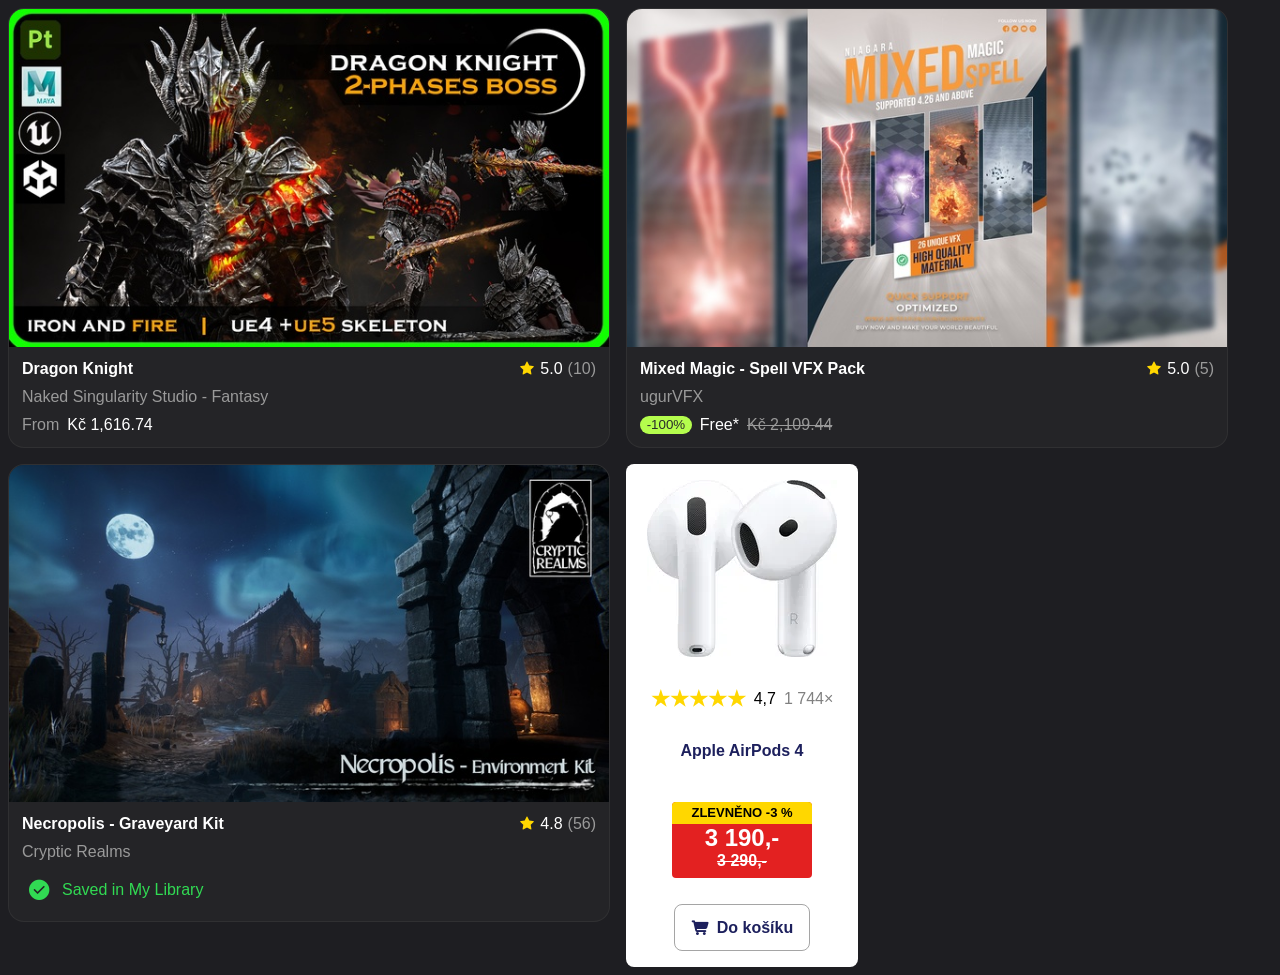
==== index.html @ fe651502 "lopata" ====
<!DOCTYPE html>
<html lang="en">
<head>
    <meta charset="UTF-8">
    <meta name="viewport" content="width=device-width, initial-scale=1.0">
    <title>Karty</title>
    <link rel="stylesheet" href="./css/main.css">
</head>
<body>
    <div class="layout">
        <div class="fitContent">
            <a href="#">
                <div class="dragonKnight">
                    <div class="relativeImage">
                        <img src="./images/material/dragon knight.jpg" class="knightImage" alt="Dragon Knight Pack">
                        <div class="numbers list1">
                            <div class="type item5">3D</div>
                            <div class="stick"></div>
                            <div class="circle icons item2">&#xf145</div>
                            <div class="circle icons item2">&#xf146</div>
                            <div class="circle item3">+2</div>
                        </div>
                        <div class="numbers list2">
                            <div class="circle icons item4">&#xf1e4</div>
                            <div class="circle icons item4">&#xf4ac</div>
                        </div>
                    </div>
                    <div class="knightText">
                        <div class="deleteMargin">
                            <p class=""><strong class="deleteMargin">Dragon Knight</strong></p>
                            <div class="knightStars">
                                <p class="knightStar deleteMargin icons">&#xf194</p>
                                <p class="deleteMargin">5.0</p>
                                <p class="lessVisible2 deleteMargin">(10)</p>
                            </div>
                        </div>
                        <p class="lessVisible2">Naked Singularity Studio - Fantasy</p>
                        <div class="knightPrice">
                            <p class="lessVisible2 deleteMargin">From</p>
                            <p class="deleteMargin">Kč&nbsp;1,616.74</p>
                        </div>
                    </div>
                </div>
            </a>
        </div>
        <div class="fitContent">
            <a href="#">
                <div class="dragonKnight">
                    <div class="relativeImage">
                        <img src="./images/material/stáhnout.jfif" class="knightImage" alt="Dragon Knight Pack">
                        <div class="numbers list1">
                            <div class="type item5">VFX</div>
                            <div class="stick"></div>
                            <div class="circle icons item2">&#xf145</div>
                        </div>
                        <div class="numbers list2">
                            <div class="circle icons item4">&#xf1e4</div>
                            <div class="circle icons item4">&#xf4ac</div>
                        </div>
                    </div>
                    <div class="knightText">
                        <div class="deleteMargin">
                            <p class=""><strong class="deleteMargin">Mixed Magic - Spell VFX Pack</strong></p>
                            <div class="knightStars">
                                <p class="knightStar deleteMargin icons">&#xf194</p>
                                <p class="deleteMargin">5.0</p>
                                <p class="lessVisible2 deleteMargin">(5)</p>
                            </div>
                        </div>
                        <p class="lessVisible2">ugurVFX</p>
                        <div class="knightPrice">
                            <p class="deleteMargin sale">-100%</p>
                            <p class=" deleteMargin">Free*</p>
                            <p class="lessVisible2 deleteMargin strike">Kč&nbsp;2,109.44</p>
                        </div>
                    </div>
                </div>
            </a>
        </div>
        <div class="fitContent">
            <a href="#">
                <div class="dragonKnight">
                    <div class="relativeImage">
                        <img src="./images/material/stáhnout (1).jfif" class="knightImage" alt="Dragon Knight Pack">
                        <div class="numbers list1">
                            <div class="type item5">3D</div>
                            <div class="stick"></div>
                            <div class="circle icons item2">&#xf145</div>
                            <div class="circle icons item2">&#xf146</div>
                        </div>
                    </div>
                    <div class="knightText">
                        <div class="deleteMargin">
                            <p class=""><strong class="deleteMargin">Necropolis - Graveyard Kit</strong></p>
                            <div class="knightStars">
                                <p class="knightStar deleteMargin icons">&#xf194</p>
                                <p class="deleteMargin">4.8</p>
                                <p class="lessVisible2 deleteMargin">(56)</p>
                            </div>
                        </div>
                        <p class="lessVisible2">Cryptic Realms</p>
                        <div class="knightOwned">
                            <p class="icons owned item2">&#xf468</p>
                            <p class="owned">Saved in My Library</p>
                        </div>
                    </div>
                </div>
            </a>
        </div>
        <div class="fitContent">
            <a href="">
                <div class="card">
                    <img src="./images/material/stáhnout.webp" alt="Sluchátka Apple AirPods 4">
                    <div class="numbers">
                        <p class="stars">★★★★★</p>
                        <p>4,7</p>
                        <p class="lessVisible">1&nbsp;744×</p>
                    </div>
                    <p class="name"><strong>Apple&nbsp;AirPods&nbsp;4</strong></p>
                    <div class="badge">
                        <div class="yellow">ZLEVNĚNO&nbsp;-3&nbsp;%</div>
                        <div class="priceNow">3&nbsp;190,-</div>
                        <div class="priceWas">3&nbsp;290,-</div>
                    </div>
                    <div class="inCart">
                        <p class="icons blue cart">&#xf1e8</p>
                        <p class="blue">Do&nbsp;košíku</p>
                    </div>
                </div>
            </a>
        </div>
    </div>
</body>
</html>
---- css/main.css ----
html{
    font-family: "Roboto Condensed", sans-serif;
}
body{
    background-color: var(--backgroundCardColor);
    --backgroundColor:#ffffff;
    --starColor:gold;
    --lessVisible:grey;
    --lessVisible2:rgb(154, 154, 154);
    --blue:#1d205d;
    --textColor:black;
    --textColor2:white;
    --textColor3:#29292a;
    --red:rgb(227, 33, 33);
    --borderOutline:rgba(128, 128, 128, 0.71);
    --backgroundCardColor:#1e1e22;
    --backgroundCardColor2:#dddddd;
    --backgroundCardColor3:#29292aa5;
    --borderColor:#ffffff0d;
    --saleColor:#b4fd4d;
    --ownedColor:#31da53;
}
a{
    text-decoration: none;
    color: var(--textColor);
}
.layout{
    display: flex;
    flex-wrap: wrap;
    gap: 1em;
}
.card{
    display: grid;
    gap: 10px;
    justify-items: center;
    padding: 1em;
    background-color: var(--backgroundColor);
    border-radius: .5em;
    width: 200px;
}
.fitContent{
    width: fit-content;
}
.numbers{
    display: flex;
    align-items: center;
    gap: .5em;
}
.stars{
    font-size:1.3em;
    font-weight: 1000;
    color: var(--starColor);
}
.lessVisible{
    color: var(--lessVisible);
}
.name{
    margin-top: 0;
    margin-bottom: 2em;
    color: var(--blue);
}
.yellow{
    background-color: var(--starColor);
    color: var(--textColor);
    font-weight: bold;
    font-size: small;
    padding: .25em;
    padding-left: 1.5em;
    padding-right: 1.5em;
}
.badge{
    display: grid;
    grid-template-columns: 1fr;
    gap: 0;
    background-color: var(--red);
    justify-items: center;
    border-radius: .25em;
    overflow: hidden;
    color:var(--textColor2);
    margin-bottom: 1em;
}
.priceNow{
    padding-top: .5px;
    font-weight: 900;
    font-size: x-large;
}
.priceWas{
    font-weight: 900;
    text-decoration: line-through;
    padding-bottom: .5em;
}
.icons{
    font-family: 'Icons';
}
.blue{
    color: var(--blue);
    font-weight: bold;
}
@font-face {
    font-family: "Icons";
    src: url(./fonty/d0fb46e3120322707feef85006d6f448-v1.woff2);
}
.inCart{
    display: flex;
    gap: .5em;
    border-radius: .5em;
    border: solid 1px var(--borderOutline);
    padding:.5em 1em;
    align-items: center;
}
.inCart * {
    margin-top: .25em;
    margin-bottom: .25em;
}
.cart{
    font-size: large;
}
.dragonKnight{
    max-width: 600px;
    min-width: 150px;
    color: var(--textColor2);
    overflow: hidden;
    background-color: var(--backgroundCardColor3);
    border: solid 1px var(--borderColor);
    border-radius: 1em;
}
.knightImage{
    display: block;
    width: 100%;
}
.lessVisible2{
    color: var(--lessVisible2);
}
.knightText{
    display: grid;
    position: relative;
    padding: 8px;
}
.knightText *{
    margin: 5px;
    background-color: var();
}
.deleteMargin{
    margin:0;
}
.knightStars{
    position: absolute;
    top: 8px;
    right: 8px;
    display: flex;
    gap: 5px;
}
.knightStar{
    color: var(--starColor);
    margin-left: 10px;
}
.knightPrice{
    display: flex;
    gap: .5em;
}
.knightOwned{
    display: flex;
    align-items: center;
}
.type{
    display: flex;
    backdrop-filter: blur(5px);
    background-color: var(--backgroundCardColor3);
    border-radius: 1em;
    overflow: hidden;
    color: var(--textColor2);
    height: 30px;
    opacity: 0;
    justify-content: center;
    align-items: center;
}
.dragonKnight:hover .circle{
    opacity: 1;
}
.dragonKnight:hover .stick{
    opacity: 1;
}
.dragonKnight:hover .type{
    opacity: 1;
}
.circle{
    display: flex;
    backdrop-filter: blur(5px);
    background-color: var(--backgroundCardColor3);
    border-radius: 1em;
    overflow: hidden;
    color: var(--textColor2);
    width: 30px;
    height: 30px;
    opacity: 0;
    justify-content: center;
    align-items: center;
}
.item1{
    padding-left: 8px;
    padding-right: 8px;
}
.item2{
    font-size: 25px;
}
.item3{
    padding-left: 4px;
    padding-right: 4px;
}
.item4{
    width: 40px;
    height: 40px;
    font-size: 25px;
}
.item5{
    padding-left: 1em;
    padding-right: 1em;
}
.stick{
    content: "";
    background-color: var(--backgroundCardColor3);
    width: 1px;
    height: 32px;
    opacity: 0;
}
.list1{
    left: 1em;
    bottom: 1em;
    position: absolute;
}
.list2{
    right: 1em;
    top: 1em;
    position: absolute;
}
.relativeImage{
    position: relative;
}
.strike{
    text-decoration:line-through;
}
.sale{
    display: flex;
    align-items: center;
    padding: 0px .5em;
    background-color: var(--saleColor);
    color: var(--textColor3);
    border-radius: 1em;
    font-size: smaller;
}
.owned{
    color: var(--ownedColor);
}
/*html{
    --backgroundBlack:#121317;
    --backgroundCardColor:#1e1e22;
    --backgroundCardColor2:#dddddd;
    --backgroundCardColor3:#ffffff;
    --borderColor:#ffffff0d;
    --textColor:#ffffff;
    --textColor2:#ffffffa6;
    --textColor3:#143548;
    --textColor4:rgb(27, 57, 86);
    --textColor5:#000000;
    --textColor6:#acacac;
    --sleva1:red;
    --sleva2:gold;
    --textHeigh1:12px;
    font-family: "Inter", sans-serif;
    font-style: normal;
}
body{
    background-color: var(--backgroundBlack);
}
figure{
    background-color: var(--backgroundCardColor);
    border-radius: 1em;
    overflow: hidden;
    border: 1px solid var(--borderColor);
}
@font-face {
    font-family: "Icons";
    src: url(./fonty/d0fb46e3120322707feef85006d6f448-v1.woff2);
}
h1{
    font-size: var(--textHeigh1);
    color: var(--textColor);
}
.strong{
    font-size: var(--textHeigh1);
    color: var(--textColor);
}
a{
    text-decoration: none;
}
.lightColor{
    color: var(--textColor6);
}
.icon{
    font-family: "Icons";
}
.ratio{
    column-width: calc(var(--width));
}
.alzaText{
    color: var(--textColor3);
    font-weight: 600;
}
.alzaBackground{
    background-color: var(--backgroundCardColor2);
}
.alzaBackground2{
    background-color: var(--backgroundCardColor3);
}
.alzaButton{
    color: var(--textColor4);
    font-weight: 600;
    font-size:smaller;
}
.bigger{
    font-size: large;
    font-weight: 600;
}
.columnAlign{
    display: flex;
    align-items: center;
    gap: 10px;
}
.toCenter{
    display: grid;
    justify-content: center;
}
.yellow{
    background-color: var(--sleva2);
    color: var(--textColor5);
    font-size: x-small;
}
.red{
    background-color: var(--sleva1);
    color: var(--textColor);
}
.striked{
    font-weight:600;
}
.radius{
    border-radius: .5em;
}
.radiusTop{
    border-top-left-radius: .5em;
    border-top-right-radius: .5em;
}
.borderColor{
    border: solid 1px var(--borderColor);
}
.fitContent{
    width: fit-content;
}
.stick{
    margin-top: -.1px;
}
.stick1{
    margin-bottom: 2px;
}
.stick2{
    margin-top: .1px;
    margin-bottom: 2px;
}
.padding{
    padding: 2px;
}*/
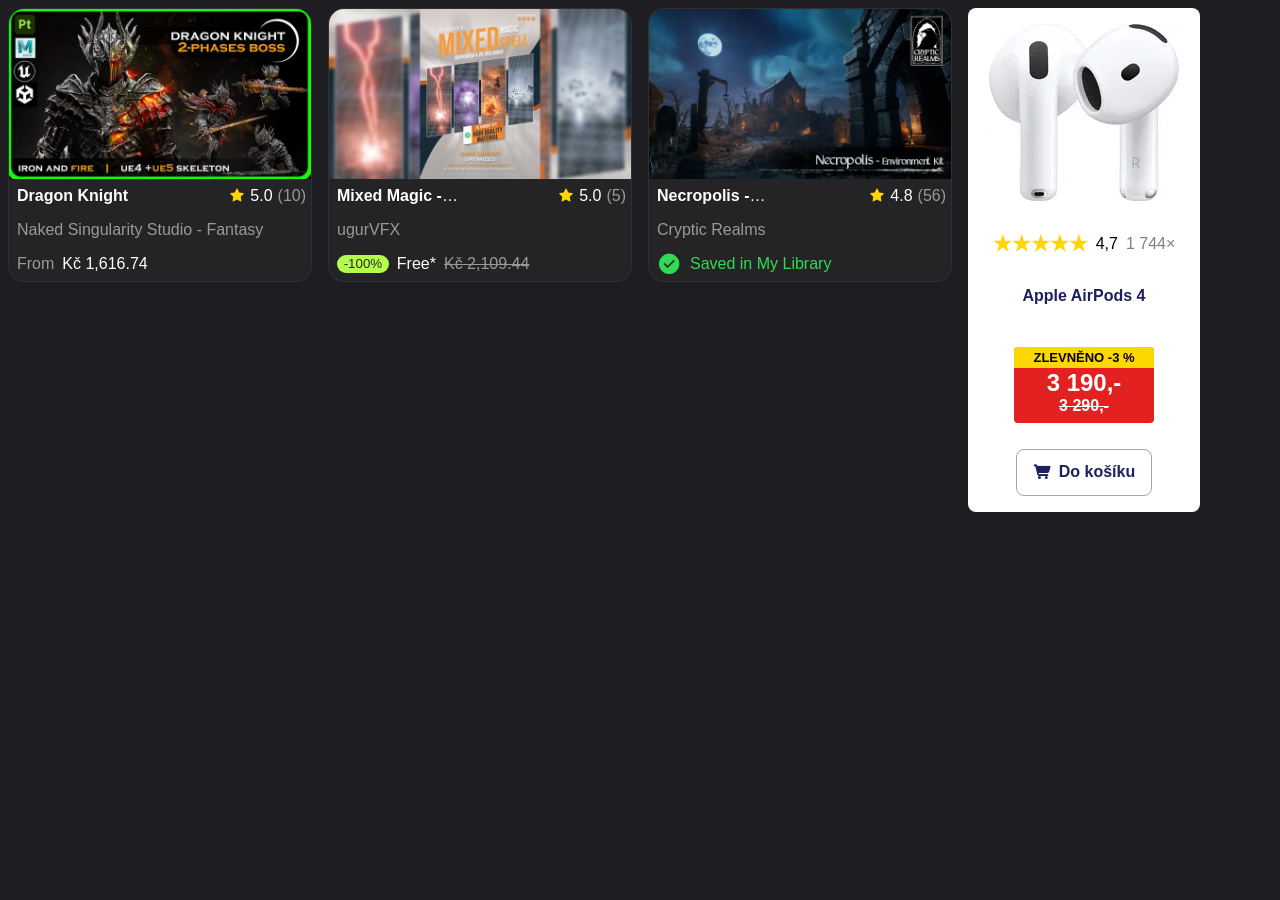
==== commit be12d3f6: "lopata" ====
--- a/index.html
+++ b/index.html
@@ -21,21 +21,23 @@
                             <div class="circle item3">+2</div>
                         </div>
                         <div class="numbers list2">
-                            <div class="circle icons item4">&#xf1e4</div>
-                            <div class="circle icons item4">&#xf4ac</div>
+                            <a href="#/#"class="circle icons item4 clickableElement">&#xf1e4</a>
+                            <a href="#/#"class="circle icons item4 clickableElement">&#xf4ac</a>
                         </div>
                     </div>
-                    <div class="knightText">
-                        <div class="deleteMargin">
-                            <p class=""><strong class="deleteMargin">Dragon Knight</strong></p>
-                            <div class="knightStars">
-                                <p class="knightStar deleteMargin icons">&#xf194</p>
-                                <p class="deleteMargin">5.0</p>
-                                <p class="lessVisible2 deleteMargin">(10)</p>
-                            </div>
+                    <div class="knightRows">
+                        <div class="deleteMargin knightText">
+                            <p class="deleteMargin slowlyDisappear"><strong class="deleteMargin">Dragon&nbsp;Knight</strong></p>
                         </div>
-                        <p class="lessVisible2">Naked Singularity Studio - Fantasy</p>
-                        <div class="knightPrice">
+                        <div class="knightStars">
+                            <p class="knightStar deleteMargin icons">&#xf194</p>
+                            <p class="deleteMargin">5.0</p>
+                            <p class="lessVisible2 deleteMargin">(10)</p>
+                        </div>
+                        <div class="knightText tooks2Cols">
+                            <p class="lessVisible2 slowlyDisappear deleteMargin">Naked&nbsp;Singularity&nbsp;Studio&nbsp;-&nbsp;Fantasy</p>
+                        </div>
+                        <div class="knightPrice knightText tooks2Cols">
                             <p class="lessVisible2 deleteMargin">From</p>
                             <p class="deleteMargin">Kč&nbsp;1,616.74</p>
                         </div>
@@ -54,21 +56,23 @@
                             <div class="circle icons item2">&#xf145</div>
                         </div>
                         <div class="numbers list2">
-                            <div class="circle icons item4">&#xf1e4</div>
-                            <div class="circle icons item4">&#xf4ac</div>
+                            <a href="#/#"class="circle icons item4 clickableElement">&#xf1e4</a>
+                            <a href="#/#"class="circle icons item4 clickableElement">&#xf4ac</a>
                         </div>
                     </div>
-                    <div class="knightText">
-                        <div class="deleteMargin">
-                            <p class=""><strong class="deleteMargin">Mixed Magic - Spell VFX Pack</strong></p>
-                            <div class="knightStars">
-                                <p class="knightStar deleteMargin icons">&#xf194</p>
-                                <p class="deleteMargin">5.0</p>
-                                <p class="lessVisible2 deleteMargin">(5)</p>
-                            </div>
+                    <div class="knightRows">
+                        <div class="deleteMargin knightText">
+                            <p class="deleteMargin slowlyDisappear"><strong class="deleteMargin">Mixed&nbsp;Magic&nbsp;-&nbsp;Spell&nbsp;VFX&nbsp;Pack</strong></p>
                         </div>
-                        <p class="lessVisible2">ugurVFX</p>
-                        <div class="knightPrice">
+                        <div class="knightStars">
+                            <p class="knightStar deleteMargin icons">&#xf194</p>
+                            <p class="deleteMargin">5.0</p>
+                            <p class="lessVisible2 deleteMargin">(5)</p>
+                        </div>
+                        <div class="knightText tooks2Cols">
+                            <p class="lessVisible2 slowlyDisappear deleteMargin">ugurVFX</p>
+                        </div>
+                        <div class="knightPrice knightText tooks2Cols">
                             <p class="deleteMargin sale">-100%</p>
                             <p class=" deleteMargin">Free*</p>
                             <p class="lessVisible2 deleteMargin strike">Kč&nbsp;2,109.44</p>
@@ -89,19 +93,21 @@
                             <div class="circle icons item2">&#xf146</div>
                         </div>
                     </div>
-                    <div class="knightText">
-                        <div class="deleteMargin">
-                            <p class=""><strong class="deleteMargin">Necropolis - Graveyard Kit</strong></p>
-                            <div class="knightStars">
-                                <p class="knightStar deleteMargin icons">&#xf194</p>
-                                <p class="deleteMargin">4.8</p>
-                                <p class="lessVisible2 deleteMargin">(56)</p>
-                            </div>
+                    <div class="knightRows">
+                        <div class="deleteMargin knightText">
+                            <p class="deleteMargin slowlyDisappear"><strong class="deleteMargin">Necropolis&nbsp;-&nbsp;Graveyard&nbsp;Kit</strong></p>
                         </div>
-                        <p class="lessVisible2">Cryptic Realms</p>
-                        <div class="knightOwned">
-                            <p class="icons owned item2">&#xf468</p>
-                            <p class="owned">Saved in My Library</p>
+                        <div class="knightStars">
+                            <p class="knightStar deleteMargin icons">&#xf194</p>
+                            <p class="deleteMargin">4.8</p>
+                            <p class="lessVisible2 deleteMargin">(56)</p>
+                        </div>
+                        <div class="knightText tooks2Cols">
+                            <p class="lessVisible2 slowlyDisappear deleteMargin">Cryptic&nbsp;Realms</p>
+                        </div>
+                        <div class="knightOwned knightPrice knightText tooks2Cols">
+                            <p class="icons noHeight deleteMargin owned item2">&#xf468</p>
+                            <p class="owned deleteMargin">Saved in My Library</p>
                         </div>
                     </div>
                 </div>
--- a/css/main.css
+++ b/css/main.css
@@ -25,8 +25,8 @@
     color: var(--textColor);
 }
 .layout{
-    display: flex;
-    flex-wrap: wrap;
+    display: grid;
+    grid-template-columns: repeat(auto-fit, minmax(200px,1fr));
     gap: 1em;
 }
 .card{
@@ -117,7 +117,6 @@
 }
 .dragonKnight{
     max-width: 600px;
-    min-width: 150px;
     color: var(--textColor2);
     overflow: hidden;
     background-color: var(--backgroundCardColor3);
@@ -133,8 +132,17 @@
 }
 .knightText{
     display: grid;
-    position: relative;
+    margin: 0px;
+    /*position: relative;*/
     padding: 8px;
+}
+.tooks2Cols{
+    grid-column: span 2;
+}
+.knightRows{
+    display: grid;
+    grid-template-columns: 1fr auto;
+    grid-template-rows: repeat(3,auto);
 }
 .knightText *{
     margin: 5px;
@@ -144,15 +152,15 @@
     margin:0;
 }
 .knightStars{
-    position: absolute;
-    top: 8px;
-    right: 8px;
     display: flex;
     gap: 5px;
+    align-items: center;
+    justify-items: center;
+    align-items: center;
+    margin:0px 5px;
 }
 .knightStar{
     color: var(--starColor);
-    margin-left: 10px;
 }
 .knightPrice{
     display: flex;
@@ -250,6 +258,24 @@
 }
 .owned{
     color: var(--ownedColor);
+}
+.slowlyDisappear{
+    display: -webkit-box;
+    -webkit-line-clamp: 1;
+    -webkit-box-orient: vertical;
+    overflow: hidden;
+    text-overflow: ellipsis;
+}
+.noHeight{
+    display: flex;
+    height: 0;
+    align-items: center;
+}
+.clickableElement:hover{
+    background-color: var(--textColor);
+}
+.ue{
+    /*bublina - dodělám jindy*/
 }
 /*html{
     --backgroundBlack:#121317;
